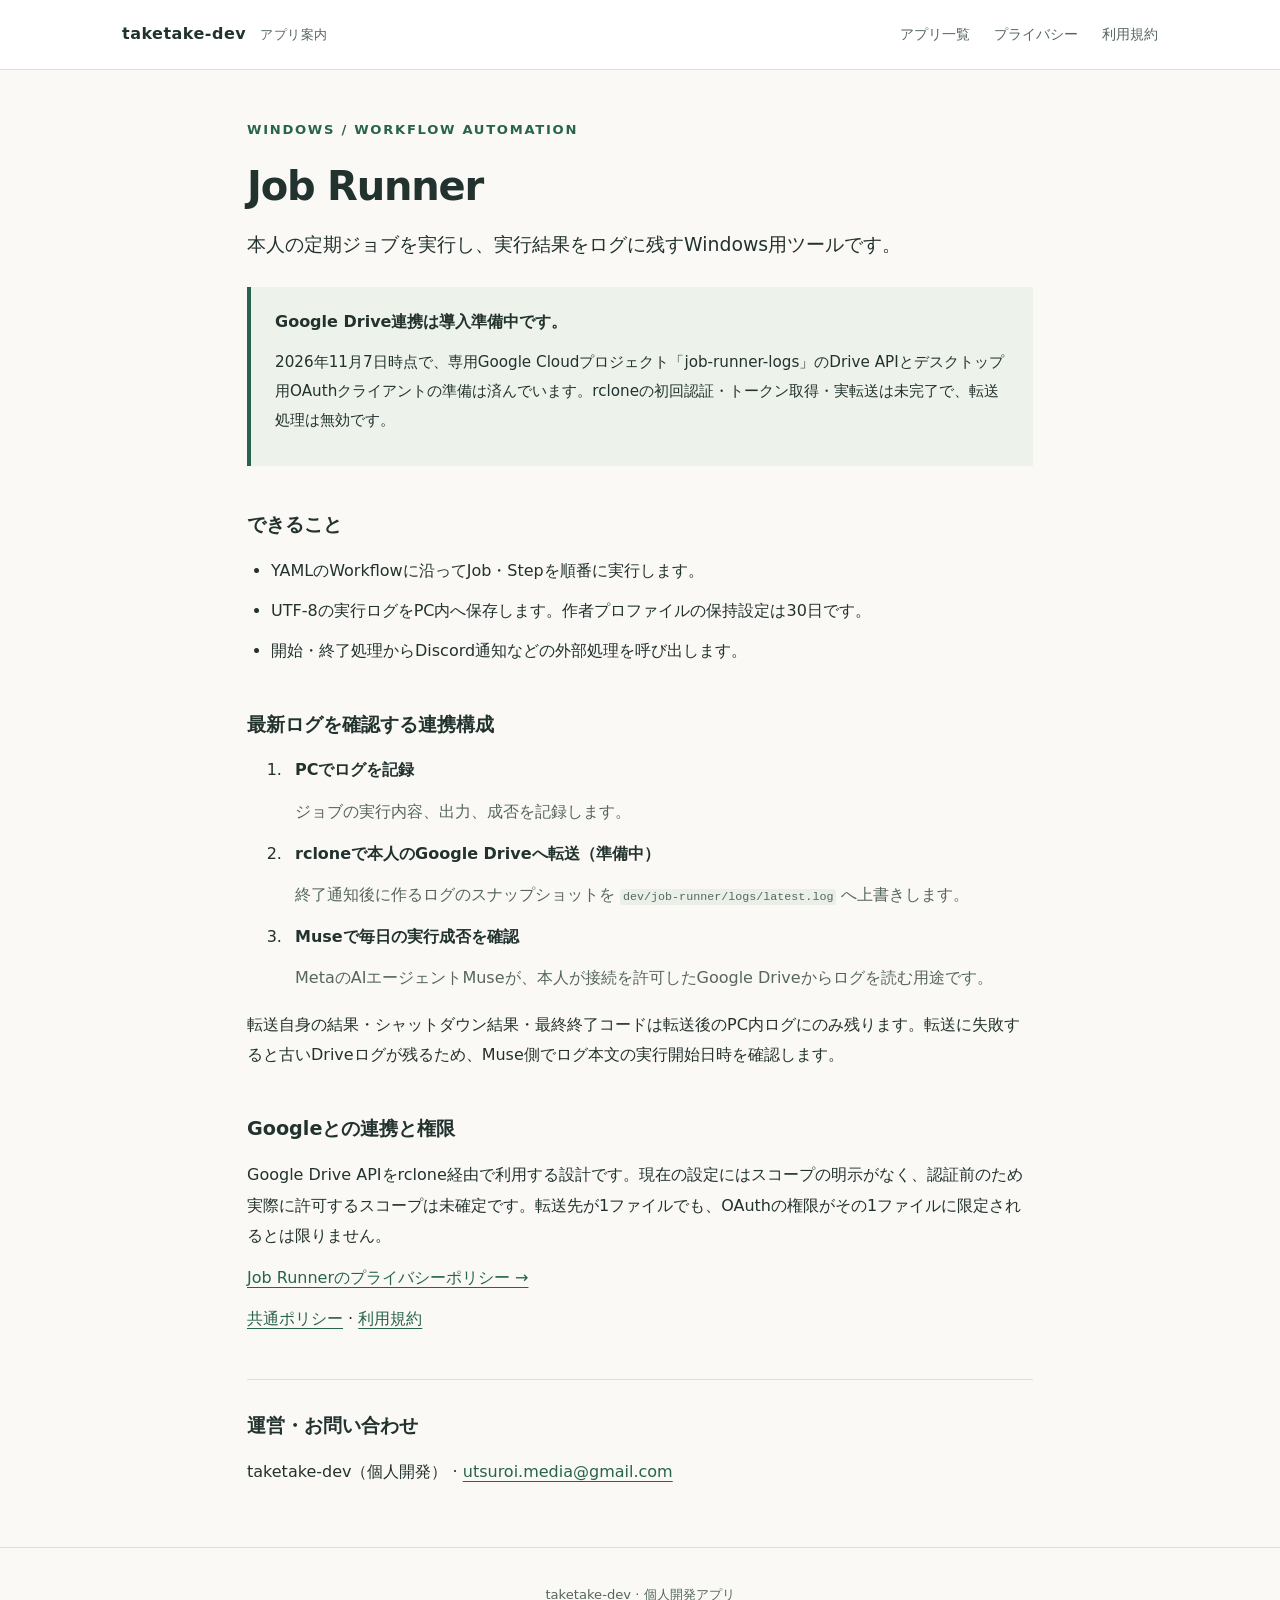
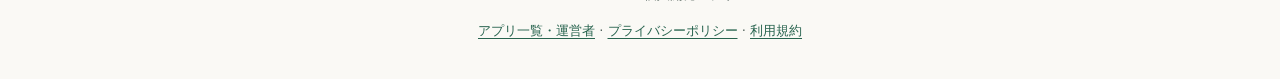
==== apps/job-runner/index.html @ 965fc2ea "feat: 個人開発アプリ共通の案内・Google連携ポリシーサイトへ拡張" ====
<!doctype html>
<html lang="ja">
<head>
  <meta charset="utf-8">
  <meta name="viewport" content="width=device-width, initial-scale=1">
  <meta name="description" content="Windowsの定期ジョブとログ記録。Google Driveへの最新ログ転送、Museの確認、Discord通知を説明します。">
  <title>Job Runner | taketake-dev アプリ案内</title>
  <link rel="stylesheet" href="../../styles.css">
</head>
<body>
  <a class="skip-link" href="#main">本文へ移動</a>
  <header class="site-header"><div class="header-inner">
    <a class="brand" href="../../index.html">taketake-dev <span>アプリ案内</span></a>
    <nav aria-label="メインナビゲーション"><a href="../../index.html">アプリ一覧</a><a href="../../privacy.html">プライバシー</a><a href="../../terms.html">利用規約</a></nav>
  </div></header>
  <main id="main" class="document">

<p class="eyebrow">WINDOWS / WORKFLOW AUTOMATION</p><h1>Job Runner</h1><p class="lead">本人の定期ジョブを実行し、実行結果をログに残すWindows用ツールです。</p>
<div class="notice"><strong>Google Drive連携は導入準備中です。</strong><p>2026年11月7日時点で、専用Google Cloudプロジェクト「job-runner-logs」のDrive APIとデスクトップ用OAuthクライアントの準備は済んでいます。rcloneの初回認証・トークン取得・実転送は未完了で、転送処理は無効です。</p></div>
<section><h2>できること</h2><ul><li>YAMLのWorkflowに沿ってJob・Stepを順番に実行します。</li><li>UTF-8の実行ログをPC内へ保存します。作者プロファイルの保持設定は30日です。</li><li>開始・終了処理からDiscord通知などの外部処理を呼び出します。</li></ul></section>
<section><h2>最新ログを確認する連携構成</h2><ol class="flow"><li><strong>PCでログを記録</strong><p>ジョブの実行内容、出力、成否を記録します。</p></li><li><strong>rcloneで本人のGoogle Driveへ転送（準備中）</strong><p>終了通知後に作るログのスナップショットを <code>dev/job-runner/logs/latest.log</code> へ上書きします。</p></li><li><strong>Museで毎日の実行成否を確認</strong><p>MetaのAIエージェントMuseが、本人が接続を許可したGoogle Driveからログを読む用途です。</p></li></ol><p>転送自身の結果・シャットダウン結果・最終終了コードは転送後のPC内ログにのみ残ります。転送に失敗すると古いDriveログが残るため、Muse側でログ本文の実行開始日時を確認します。</p></section>
<section><h2>Googleとの連携と権限</h2><p>Google Drive APIをrclone経由で利用する設計です。現在の設定にはスコープの明示がなく、認証前のため実際に許可するスコープは未確定です。転送先が1ファイルでも、OAuthの権限がその1ファイルに限定されるとは限りません。</p><p><a href="privacy.html">Job Runnerのプライバシーポリシー →</a></p><p><a href="../../privacy.html">共通ポリシー</a> · <a href="../../terms.html">利用規約</a></p></section>
<section class="contact"><h2>運営・お問い合わせ</h2><p>taketake-dev（個人開発） · <a href="mailto:utsuroi.media@gmail.com">utsuroi.media@gmail.com</a></p></section>
  </main>
  <footer><p>taketake-dev · 個人開発アプリ</p><p><a href="../../index.html">アプリ一覧・運営者</a> · <a href="../../privacy.html">プライバシーポリシー</a> · <a href="../../terms.html">利用規約</a></p></footer>
</body>
</html>
---- styles.css ----
:root { color-scheme: light; --ink: #22322e; --muted: #56665f; --accent: #27634e; --paper: #faf9f5; --line: #dce1d8; }
* { box-sizing: border-box; }
body { margin: 0; background: var(--paper); color: var(--ink); font-family: system-ui, -apple-system, "Segoe UI", "Noto Sans JP", sans-serif; line-height: 1.9; overflow-wrap: anywhere; }
a { color: var(--accent); text-underline-offset: .22em; }
a:hover { text-decoration-thickness: 2px; }
a:focus-visible { outline: 3px solid var(--accent); outline-offset: 5px; border-radius: 2px; }
.skip-link { position: absolute; left: 1rem; top: -6rem; background: white; padding: .6rem 1rem; z-index: 10; }
.skip-link:focus { top: .5rem; }
.site-header { border-bottom: 1px solid var(--line); background: #fff; }
.header-inner { max-width: 1100px; margin: auto; padding: 1.2rem 2rem; display: flex; align-items: center; justify-content: space-between; gap: 1rem 2rem; flex-wrap: wrap; }
.brand { color: var(--ink); font-weight: 750; text-decoration: none; letter-spacing: .03em; }
nav { display: flex; flex-wrap: wrap; gap: .5rem 1.5rem; font-size: .9rem; }
nav a { color: var(--muted); text-decoration: none; }
nav a[aria-current="page"] { color: var(--accent); text-decoration: underline; font-weight: 700; }
main { max-width: 1040px; margin: auto; padding: 0 2rem 3rem; }
.hero { padding: 4.5rem 0 3rem; max-width: 790px; }
.eyebrow { color: var(--accent); font-size: .82rem; font-weight: 700; letter-spacing: .13em; margin: 0 0 .8rem; }
h1, h2, h3 { line-height: 1.5; text-wrap: pretty; }
h1 { font-size: clamp(2rem, 5vw, 3.3rem); letter-spacing: -.03em; margin: 0 0 1.4rem; }
h2 { font-size: 1.4rem; margin: 0 0 1rem; }
h3 { font-size: 1.1rem; margin: .5rem 0; }
p { margin: .7rem 0; }
.lead { font-size: 1.18rem; }
main > section:not(.hero) { margin-top: 2.8rem; }
.cards { display: grid; grid-template-columns: repeat(3, 1fr); gap: 1rem; }
.card { background: #fff; padding: 1.5rem; border: 1px solid var(--line); border-radius: 10px; }
.card p { font-size: .95rem; color: var(--muted); }
.step { color: var(--accent); font-size: .8rem; font-weight: 700; letter-spacing: .08em; }
.contact { border-top: 1px solid var(--line); padding-top: 2rem; }
.document { max-width: 850px; padding-top: 3rem; }
.document h1 { font-size: clamp(1.9rem, 4vw, 2.5rem); margin-bottom: .7rem; }
.updated { color: var(--muted); font-size: .9rem; margin-bottom: 2rem; }
.document section { margin-top: 2.2rem; }
.document h2 { font-size: 1.2rem; }
ul { padding-left: 1.5rem; }
li + li { margin-top: .6rem; }
footer { border-top: 1px solid var(--line); padding: 1.5rem 2rem; font-size: .82rem; color: var(--muted); text-align: center; }
@media (max-width: 680px) { .header-inner { padding: 1rem 1.25rem; } main { padding-left: 1.25rem; padding-right: 1.25rem; } .hero { padding-top: 3rem; } .cards { grid-template-columns: 1fr; } .document { padding-top: 2rem; } }

.brand span { font-size: .8rem; font-weight: 500; margin-left: .5rem; color: var(--muted); }
.hero { max-width: 850px; }
.hero h1 { font-size: clamp(2rem, 4.6vw, 3.2rem); }
.section-heading { display: flex; align-items: baseline; justify-content: space-between; gap: 1rem; }
.section-heading span, .tag { color: var(--muted); font-size: .8rem; letter-spacing: .05em; }
.app-cards .card { padding: 2rem; border-radius: 4px; border-top: 3px solid var(--accent); }
.app-cards { grid-template-columns: repeat(2, 1fr); }
.app-cards h3 { font-size: 1.35rem; }
.app-cards h3 a { color: var(--ink); text-decoration: none; }
.card-links { border-top: 1px solid var(--line); padding-top: 1rem; margin-top: 1.4rem; display: flex; flex-wrap: wrap; gap: .5rem 1.3rem; font-size: .88rem; }
.principle-grid { display: grid; grid-template-columns: 1fr 1fr; gap: 2rem; border-block: 1px solid var(--line); padding-block: 2rem; }
.notice { padding: 1.25rem 1.5rem; border-left: 4px solid var(--accent); background: #edf2eb; margin-block: 1.5rem; }
.notice p { font-size: .95rem; }
.data-list dt { font-weight: 700; margin-top: 1.3rem; }
.data-list dd { margin: .4rem 0 0; }
code { font-size: .9em; padding: .1em .25em; background: #eaf0e8; border-radius: 3px; overflow-wrap: anywhere; }
.flow li { padding-left: .5rem; }
.flow p { color: var(--muted); }
@media (max-width: 680px) { .principle-grid, .app-cards { grid-template-columns: 1fr; gap: .5rem; } .app-cards .card { padding: 1.4rem; } .brand span { margin-left: .25rem; } }
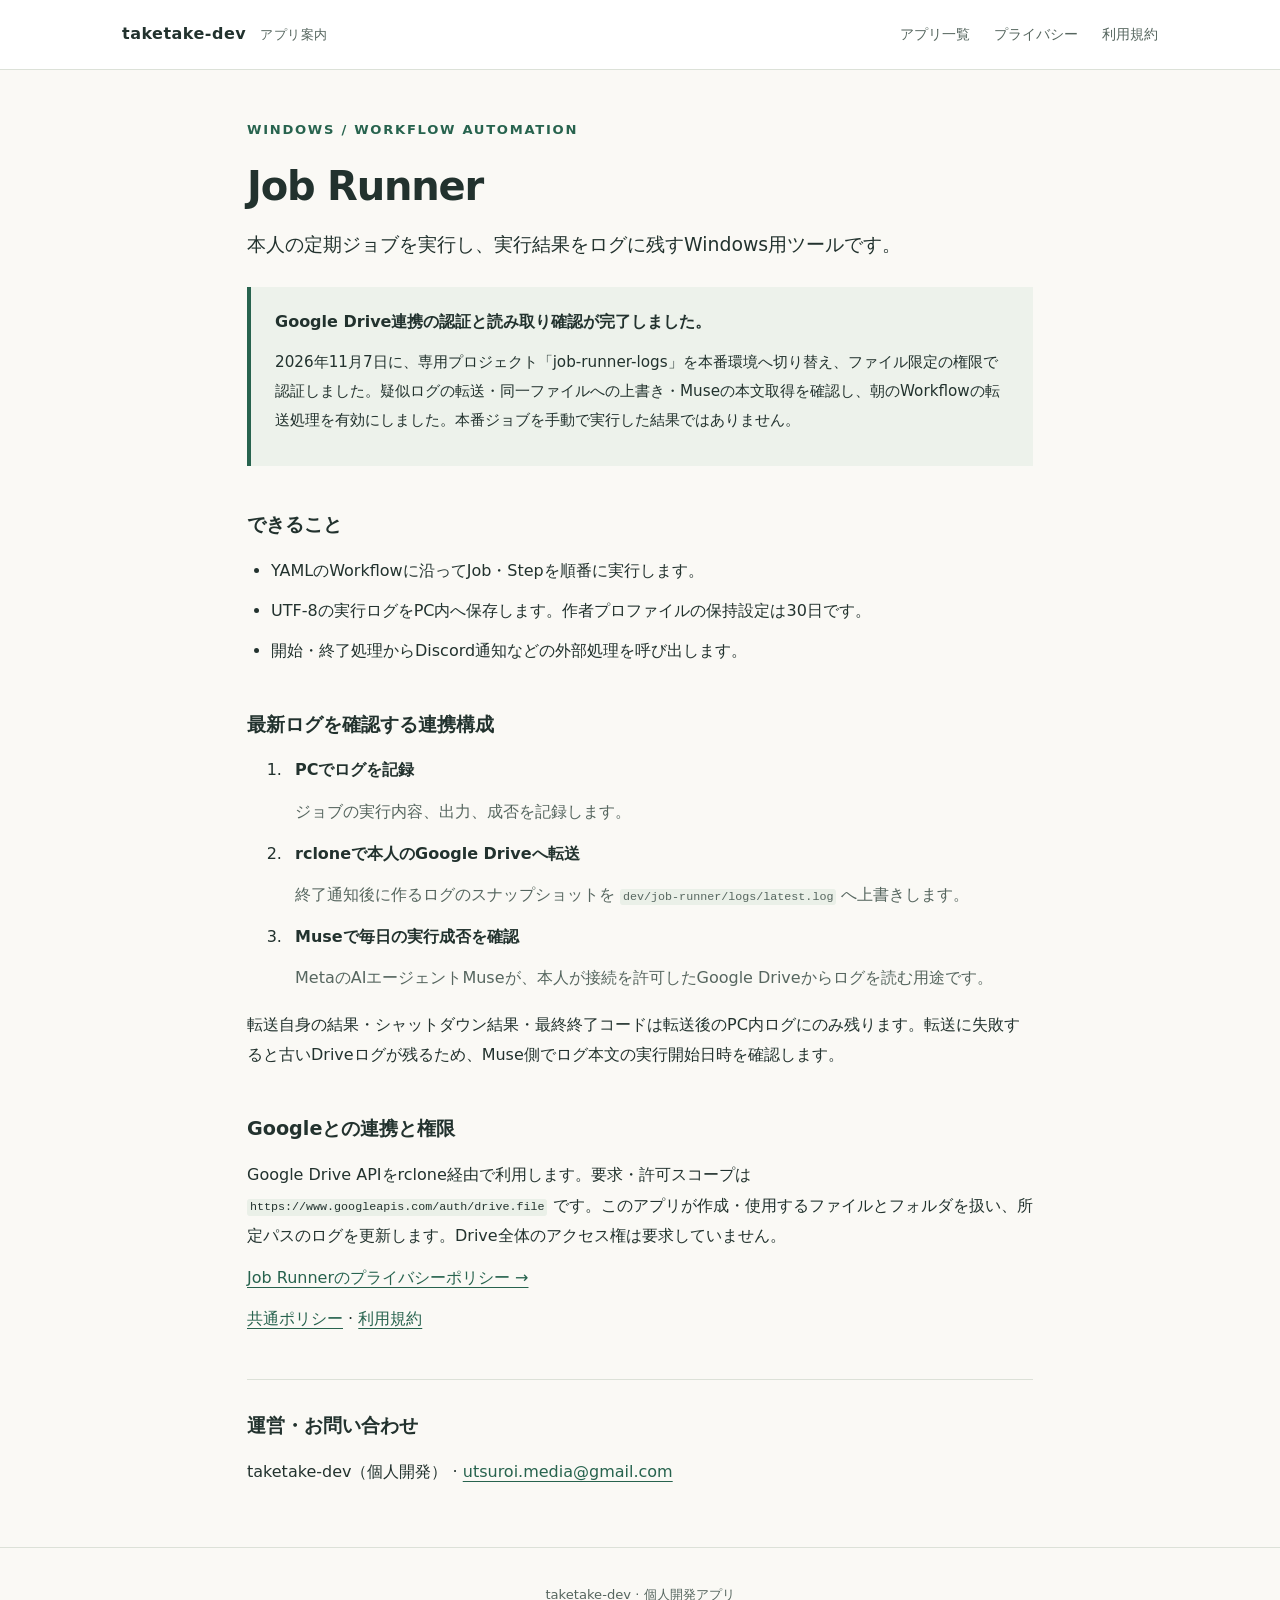
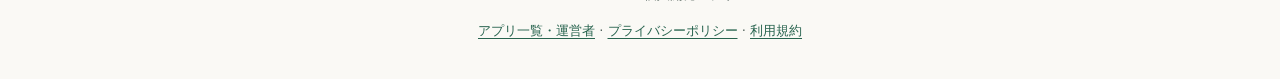
==== commit 7e5f464a: "docs: reflect verified file-scoped Job Runner Drive integration" ====
--- a/apps/job-runner/index.html
+++ b/apps/job-runner/index.html
@@ -16,10 +16,10 @@
   <main id="main" class="document">
 
 <p class="eyebrow">WINDOWS / WORKFLOW AUTOMATION</p><h1>Job Runner</h1><p class="lead">本人の定期ジョブを実行し、実行結果をログに残すWindows用ツールです。</p>
-<div class="notice"><strong>Google Drive連携は導入準備中です。</strong><p>2026年11月7日時点で、専用Google Cloudプロジェクト「job-runner-logs」のDrive APIとデスクトップ用OAuthクライアントの準備は済んでいます。rcloneの初回認証・トークン取得・実転送は未完了で、転送処理は無効です。</p></div>
+<div class="notice"><strong>Google Drive連携の認証と読み取り確認が完了しました。</strong><p>2026年11月7日に、専用プロジェクト「job-runner-logs」を本番環境へ切り替え、ファイル限定の権限で認証しました。疑似ログの転送・同一ファイルへの上書き・Museの本文取得を確認し、朝のWorkflowの転送処理を有効にしました。本番ジョブを手動で実行した結果ではありません。</p></div>
 <section><h2>できること</h2><ul><li>YAMLのWorkflowに沿ってJob・Stepを順番に実行します。</li><li>UTF-8の実行ログをPC内へ保存します。作者プロファイルの保持設定は30日です。</li><li>開始・終了処理からDiscord通知などの外部処理を呼び出します。</li></ul></section>
-<section><h2>最新ログを確認する連携構成</h2><ol class="flow"><li><strong>PCでログを記録</strong><p>ジョブの実行内容、出力、成否を記録します。</p></li><li><strong>rcloneで本人のGoogle Driveへ転送（準備中）</strong><p>終了通知後に作るログのスナップショットを <code>dev/job-runner/logs/latest.log</code> へ上書きします。</p></li><li><strong>Museで毎日の実行成否を確認</strong><p>MetaのAIエージェントMuseが、本人が接続を許可したGoogle Driveからログを読む用途です。</p></li></ol><p>転送自身の結果・シャットダウン結果・最終終了コードは転送後のPC内ログにのみ残ります。転送に失敗すると古いDriveログが残るため、Muse側でログ本文の実行開始日時を確認します。</p></section>
-<section><h2>Googleとの連携と権限</h2><p>Google Drive APIをrclone経由で利用する設計です。現在の設定にはスコープの明示がなく、認証前のため実際に許可するスコープは未確定です。転送先が1ファイルでも、OAuthの権限がその1ファイルに限定されるとは限りません。</p><p><a href="privacy.html">Job Runnerのプライバシーポリシー →</a></p><p><a href="../../privacy.html">共通ポリシー</a> · <a href="../../terms.html">利用規約</a></p></section>
+<section><h2>最新ログを確認する連携構成</h2><ol class="flow"><li><strong>PCでログを記録</strong><p>ジョブの実行内容、出力、成否を記録します。</p></li><li><strong>rcloneで本人のGoogle Driveへ転送</strong><p>終了通知後に作るログのスナップショットを <code>dev/job-runner/logs/latest.log</code> へ上書きします。</p></li><li><strong>Museで毎日の実行成否を確認</strong><p>MetaのAIエージェントMuseが、本人が接続を許可したGoogle Driveからログを読む用途です。</p></li></ol><p>転送自身の結果・シャットダウン結果・最終終了コードは転送後のPC内ログにのみ残ります。転送に失敗すると古いDriveログが残るため、Muse側でログ本文の実行開始日時を確認します。</p></section>
+<section><h2>Googleとの連携と権限</h2><p>Google Drive APIをrclone経由で利用します。要求・許可スコープは <code>https://www.googleapis.com/auth/drive.file</code> です。このアプリが作成・使用するファイルとフォルダを扱い、所定パスのログを更新します。Drive全体のアクセス権は要求していません。</p><p><a href="privacy.html">Job Runnerのプライバシーポリシー →</a></p><p><a href="../../privacy.html">共通ポリシー</a> · <a href="../../terms.html">利用規約</a></p></section>
 <section class="contact"><h2>運営・お問い合わせ</h2><p>taketake-dev（個人開発） · <a href="mailto:utsuroi.media@gmail.com">utsuroi.media@gmail.com</a></p></section>
   </main>
   <footer><p>taketake-dev · 個人開発アプリ</p><p><a href="../../index.html">アプリ一覧・運営者</a> · <a href="../../privacy.html">プライバシーポリシー</a> · <a href="../../terms.html">利用規約</a></p></footer>
